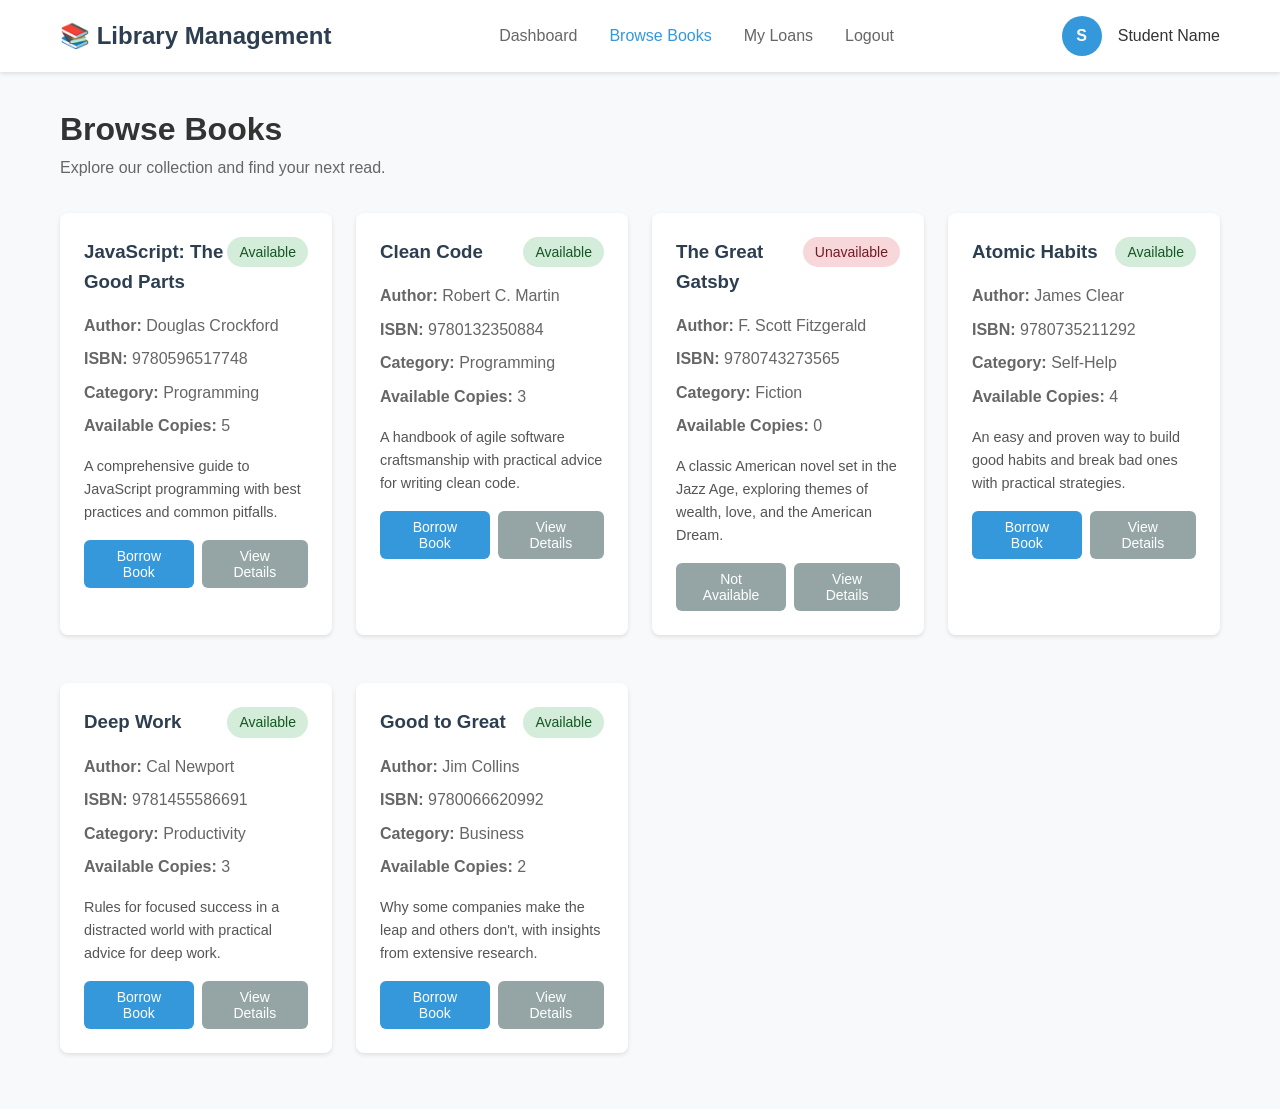
==== library-management-system-template-main/books.html @ 4925908f "feat: complete login page" ====
<!DOCTYPE html>
<html lang="en">
<head>
    <meta charset="UTF-8">
    <meta name="viewport" content="width=device-width, initial-scale=1.0">
    <title>Browse Books - Library Management System</title>
    <link rel="stylesheet" href="css/style.css">
</head>
<body>
    <header class="header">
        <div class="container">
            <div class="header-content">
                <div class="logo">📚 Library Management</div>
                <nav class="nav">
                    <a href="dashboard.html">Dashboard</a>
                    <a href="books.html" class="active">Browse Books</a>
                    <a href="my-loans.html">My Loans</a>
                    <a href="login.html">Logout</a>
                </nav>
                <div class="user-info">
                    <div class="user-avatar">S</div>
                    <span>Student Name</span>
                </div>
            </div>
        </div>
    </header>

    <main class="main-content">
        <div class="container">
            <h1>Browse Books</h1>
            <p style="color: #666; margin-bottom: 2rem;">Explore our collection and find your next read.</p>
            

            <!-- Books Grid -->
            <div class="grid grid-3">
                <!-- Book Card 1 -->
                <div class="card">
                    <div style="display: flex; justify-content: space-between; align-items: start; margin-bottom: 1rem;">
                        <h3 style="margin: 0; color: #2c3e50;">JavaScript: The Good Parts</h3>
                        <span class="status status-available">Available</span>
                    </div>
                    <p style="color: #666; margin-bottom: 0.5rem;"><strong>Author:</strong> Douglas Crockford</p>
                    <p style="color: #666; margin-bottom: 0.5rem;"><strong>ISBN:</strong> 9780596517748</p>
                    <p style="color: #666; margin-bottom: 0.5rem;"><strong>Category:</strong> Programming</p>
                    <p style="color: #666; margin-bottom: 1rem;"><strong>Available Copies:</strong> 5</p>
                    <p style="margin-bottom: 1rem; font-size: 0.9rem; color: #555;">A comprehensive guide to JavaScript programming with best practices and common pitfalls.</p>
                    <div style="display: flex; gap: 0.5rem;">
                        <button class="btn btn-primary btn-sm">Borrow Book</button>
                        <button class="btn btn-secondary btn-sm">View Details</button>
                    </div>
                </div>

                <!-- Book Card 2 -->
                <div class="card">
                    <div style="display: flex; justify-content: space-between; align-items: start; margin-bottom: 1rem;">
                        <h3 style="margin: 0; color: #2c3e50;">Clean Code</h3>
                        <span class="status status-available">Available</span>
                    </div>
                    <p style="color: #666; margin-bottom: 0.5rem;"><strong>Author:</strong> Robert C. Martin</p>
                    <p style="color: #666; margin-bottom: 0.5rem;"><strong>ISBN:</strong> 9780132350884</p>
                    <p style="color: #666; margin-bottom: 0.5rem;"><strong>Category:</strong> Programming</p>
                    <p style="color: #666; margin-bottom: 1rem;"><strong>Available Copies:</strong> 3</p>
                    <p style="margin-bottom: 1rem; font-size: 0.9rem; color: #555;">A handbook of agile software craftsmanship with practical advice for writing clean code.</p>
                    <div style="display: flex; gap: 0.5rem;">
                        <button class="btn btn-primary btn-sm">Borrow Book</button>
                        <button class="btn btn-secondary btn-sm">View Details</button>
                    </div>
                </div>

                <!-- Book Card 3 -->
                <div class="card">
                    <div style="display: flex; justify-content: space-between; align-items: start; margin-bottom: 1rem;">
                        <h3 style="margin: 0; color: #2c3e50;">The Great Gatsby</h3>
                        <span class="status status-unavailable">Unavailable</span>
                    </div>
                    <p style="color: #666; margin-bottom: 0.5rem;"><strong>Author:</strong> F. Scott Fitzgerald</p>
                    <p style="color: #666; margin-bottom: 0.5rem;"><strong>ISBN:</strong> 9780743273565</p>
                    <p style="color: #666; margin-bottom: 0.5rem;"><strong>Category:</strong> Fiction</p>
                    <p style="color: #666; margin-bottom: 1rem;"><strong>Available Copies:</strong> 0</p>
                    <p style="margin-bottom: 1rem; font-size: 0.9rem; color: #555;">A classic American novel set in the Jazz Age, exploring themes of wealth, love, and the American Dream.</p>
                    <div style="display: flex; gap: 0.5rem;">
                        <button class="btn btn-secondary btn-sm" disabled>Not Available</button>
                        <button class="btn btn-secondary btn-sm">View Details</button>
                    </div>
                </div>

                <!-- Book Card 4 -->
                <div class="card">
                    <div style="display: flex; justify-content: space-between; align-items: start; margin-bottom: 1rem;">
                        <h3 style="margin: 0; color: #2c3e50;">Atomic Habits</h3>
                        <span class="status status-available">Available</span>
                    </div>
                    <p style="color: #666; margin-bottom: 0.5rem;"><strong>Author:</strong> James Clear</p>
                    <p style="color: #666; margin-bottom: 0.5rem;"><strong>ISBN:</strong> 9780735211292</p>
                    <p style="color: #666; margin-bottom: 0.5rem;"><strong>Category:</strong> Self-Help</p>
                    <p style="color: #666; margin-bottom: 1rem;"><strong>Available Copies:</strong> 4</p>
                    <p style="margin-bottom: 1rem; font-size: 0.9rem; color: #555;">An easy and proven way to build good habits and break bad ones with practical strategies.</p>
                    <div style="display: flex; gap: 0.5rem;">
                        <button class="btn btn-primary btn-sm">Borrow Book</button>
                        <button class="btn btn-secondary btn-sm">View Details</button>
                    </div>
                </div>

                <!-- Book Card 5 -->
                <div class="card">
                    <div style="display: flex; justify-content: space-between; align-items: start; margin-bottom: 1rem;">
                        <h3 style="margin: 0; color: #2c3e50;">Deep Work</h3>
                        <span class="status status-available">Available</span>
                    </div>
                    <p style="color: #666; margin-bottom: 0.5rem;"><strong>Author:</strong> Cal Newport</p>
                    <p style="color: #666; margin-bottom: 0.5rem;"><strong>ISBN:</strong> 9781455586691</p>
                    <p style="color: #666; margin-bottom: 0.5rem;"><strong>Category:</strong> Productivity</p>
                    <p style="color: #666; margin-bottom: 1rem;"><strong>Available Copies:</strong> 3</p>
                    <p style="margin-bottom: 1rem; font-size: 0.9rem; color: #555;">Rules for focused success in a distracted world with practical advice for deep work.</p>
                    <div style="display: flex; gap: 0.5rem;">
                        <button class="btn btn-primary btn-sm">Borrow Book</button>
                        <button class="btn btn-secondary btn-sm">View Details</button>
                    </div>
                </div>

                <!-- Book Card 6 -->
                <div class="card">
                    <div style="display: flex; justify-content: space-between; align-items: start; margin-bottom: 1rem;">
                        <h3 style="margin: 0; color: #2c3e50;">Good to Great</h3>
                        <span class="status status-available">Available</span>
                    </div>
                    <p style="color: #666; margin-bottom: 0.5rem;"><strong>Author:</strong> Jim Collins</p>
                    <p style="color: #666; margin-bottom: 0.5rem;"><strong>ISBN:</strong> 9780066620992</p>
                    <p style="color: #666; margin-bottom: 0.5rem;"><strong>Category:</strong> Business</p>
                    <p style="color: #666; margin-bottom: 1rem;"><strong>Available Copies:</strong> 2</p>
                    <p style="margin-bottom: 1rem; font-size: 0.9rem; color: #555;">Why some companies make the leap and others don't, with insights from extensive research.</p>
                    <div style="display: flex; gap: 0.5rem;">
                        <button class="btn btn-primary btn-sm">Borrow Book</button>
                        <button class="btn btn-secondary btn-sm">View Details</button>
                    </div>
                </div>
            </div>

        </div>
    </main>
</body>
</html>
---- library-management-system-template-main/css/style.css ----
/* Library Management System - Minimal Flat Design */

/* Reset and Base Styles */
* {
    margin: 0;
    padding: 0;
    box-sizing: border-box;
}

body {
    font-family: 'Segoe UI', Tahoma, Geneva, Verdana, sans-serif;
    line-height: 1.6;
    color: #333;
    background-color: #f8f9fa;
}

/* Container */
.container {
    max-width: 1200px;
    margin: 0 auto;
    padding: 0 20px;
}

/* Header */
.header {
    background: #fff;
    box-shadow: 0 2px 4px rgba(0,0,0,0.1);
    position: sticky;
    top: 0;
    z-index: 100;
}

.header-content {
    display: flex;
    justify-content: space-between;
    align-items: center;
    padding: 1rem 0;
}

.logo {
    font-size: 1.5rem;
    font-weight: bold;
    color: #2c3e50;
}

.nav {
    display: flex;
    gap: 2rem;
    align-items: center;
}

.nav a {
    text-decoration: none;
    color: #666;
    font-weight: 500;
    transition: color 0.3s;
}

.nav a:hover, .nav a.active {
    color: #3498db;
}

.user-info {
    display: flex;
    align-items: center;
    gap: 1rem;
}

.user-avatar {
    width: 40px;
    height: 40px;
    border-radius: 50%;
    background: #3498db;
    display: flex;
    align-items: center;
    justify-content: center;
    color: white;
    font-weight: bold;
}

/* Main Content */
.main-content {
    padding: 2rem 0;
    min-height: calc(100vh - 80px);
}

/* Cards */
.card {
    background: white;
    border-radius: 8px;
    box-shadow: 0 2px 4px rgba(0,0,0,0.1);
    padding: 1.5rem;
    margin-bottom: 1.5rem;
}

.card-header {
    display: flex;
    justify-content: space-between;
    align-items: center;
    margin-bottom: 1rem;
    padding-bottom: 1rem;
    border-bottom: 1px solid #eee;
}

.card-title {
    font-size: 1.25rem;
    font-weight: 600;
    color: #2c3e50;
}

/* Buttons */
.btn {
    display: inline-block;
    padding: 0.75rem 1.5rem;
    border: none;
    border-radius: 6px;
    text-decoration: none;
    font-weight: 500;
    cursor: pointer;
    transition: all 0.3s;
    text-align: center;
}

.btn-primary {
    background: #3498db;
    color: white;
}

.btn-primary:hover {
    background: #2980b9;
    transform: translateY(-1px);
}

.btn-success {
    background: #27ae60;
    color: white;
}

.btn-success:hover {
    background: #229954;
}

.btn-danger {
    background: #e74c3c;
    color: white;
}

.btn-danger:hover {
    background: #c0392b;
}

.btn-secondary {
    background: #95a5a6;
    color: white;
}

.btn-secondary:hover {
    background: #7f8c8d;
}

.btn-sm {
    padding: 0.5rem 1rem;
    font-size: 0.875rem;
}

/* Forms */
.form-group {
    margin-bottom: 1rem;
}

.form-label {
    display: block;
    margin-bottom: 0.5rem;
    font-weight: 500;
    color: #555;
}

.form-input {
    width: 100%;
    padding: 0.75rem;
    border: 2px solid #ddd;
    border-radius: 6px;
    font-size: 1rem;
    transition: border-color 0.3s;
}

.form-input:focus {
    outline: none;
    border-color: #3498db;
}

.form-select {
    width: 100%;
    padding: 0.75rem;
    border: 2px solid #ddd;
    border-radius: 6px;
    font-size: 1rem;
    background: white;
}

/* Tables */
.table {
    width: 100%;
    border-collapse: collapse;
    margin-top: 1rem;
}

.table th,
.table td {
    padding: 1rem;
    text-align: left;
    border-bottom: 1px solid #eee;
}

.table th {
    background: #f8f9fa;
    font-weight: 600;
    color: #555;
}

.table tr:hover {
    background: #f8f9fa;
}

/* Status Badges */
.status {
    display: inline-block;
    padding: 0.25rem 0.75rem;
    border-radius: 20px;
    font-size: 0.875rem;
    font-weight: 500;
}

.status-active {
    background: #d4edda;
    color: #155724;
}

.status-overdue {
    background: #f8d7da;
    color: #721c24;
}

.status-returned {
    background: #d1ecf1;
    color: #0c5460;
}

.status-available {
    background: #d4edda;
    color: #155724;
}

.status-unavailable {
    background: #f8d7da;
    color: #721c24;
}

/* Grid Layout */
.grid {
    display: grid;
    gap: 1.5rem;
}

.grid-2 {
    grid-template-columns: repeat(auto-fit, minmax(300px, 1fr));
}

.grid-3 {
    grid-template-columns: repeat(auto-fit, minmax(250px, 1fr));
}

.grid-4 {
    grid-template-columns: repeat(auto-fit, minmax(200px, 1fr));
}

/* Statistics Cards */
.stat-card {
    text-align: center;
    padding: 2rem 1rem;
}

.stat-number {
    font-size: 2.5rem;
    font-weight: bold;
    color: #3498db;
    margin-bottom: 0.5rem;
}

.stat-label {
    color: #666;
    font-size: 0.875rem;
    text-transform: uppercase;
    letter-spacing: 0.5px;
}

/* Search and Filters */
.search-bar {
    display: flex;
    gap: 1rem;
    margin-bottom: 2rem;
    flex-wrap: wrap;
}

.search-input {
    flex: 1;
    min-width: 200px;
}

.filter-group {
    display: flex;
    gap: 1rem;
    align-items: center;
    flex-wrap: wrap;
}

/* Pagination */
.pagination {
    display: flex;
    justify-content: center;
    gap: 0.5rem;
    margin-top: 2rem;
}

.pagination a {
    padding: 0.5rem 1rem;
    border: 1px solid #ddd;
    text-decoration: none;
    color: #666;
    border-radius: 4px;
    transition: all 0.3s;
}

.pagination a:hover,
.pagination a.active {
    background: #3498db;
    color: white;
    border-color: #3498db;
}

/* Alerts */
.alert {
    padding: 1rem;
    border-radius: 6px;
    margin-bottom: 1rem;
}

.alert-success {
    background: #d4edda;
    color: #155724;
    border: 1px solid #c3e6cb;
}

.alert-error {
    background: #f8d7da;
    color: #721c24;
    border: 1px solid #f5c6cb;
}

.alert-info {
    background: #d1ecf1;
    color: #0c5460;
    border: 1px solid #bee5eb;
}

/* Login Page */
.login-container {
    display: flex;
    justify-content: center;
    align-items: center;
    min-height: 100vh;
    background: linear-gradient(135deg, #667eea 0%, #764ba2 100%);
}

.login-card {
    background: white;
    padding: 3rem;
    border-radius: 12px;
    box-shadow: 0 10px 30px rgba(0,0,0,0.2);
    width: 100%;
    max-width: 400px;
}

.login-title {
    text-align: center;
    margin-bottom: 2rem;
    color: #2c3e50;
    font-size: 1.5rem;
}

/* Responsive Design */
@media (max-width: 768px) {
    .header-content {
        flex-direction: column;
        gap: 1rem;
    }
    
    .nav {
        flex-direction: column;
        gap: 1rem;
    }
    
    .search-bar {
        flex-direction: column;
    }
    
    .filter-group {
        flex-direction: column;
        align-items: stretch;
    }
    
    .table {
        font-size: 0.875rem;
    }
    
    .table th,
    .table td {
        padding: 0.5rem;
    }
    
    .grid-2,
    .grid-3,
    .grid-4 {
        grid-template-columns: 1fr;
    }
}

/* Loading Spinner */
.loading {
    display: inline-block;
    width: 20px;
    height: 20px;
    border: 3px solid #f3f3f3;
    border-top: 3px solid #3498db;
    border-radius: 50%;
    animation: spin 1s linear infinite;
}

@keyframes spin {
    0% { transform: rotate(0deg); }
    100% { transform: rotate(360deg); }
}
/* Utility Classes */
.text-center { text-align: center; }
.text-right { text-align: right; }
.text-left { text-align: left; }
.mb-1 { margin-bottom: 0.5rem; }
.mb-2 { margin-bottom: 1rem; }
.mb-3 { margin-bottom: 1.5rem; }
.mt-1 { margin-top: 0.5rem; }
.mt-2 { margin-top: 1rem; }
.mt-3 { margin-top: 1.5rem; }
.hidden { display: none; }
.visible { display: block; }

.alertError {
    display: block;
    background: #f8d7da;
    color: #721c24;
    padding: 12px;
    border-radius: 6px;
    margin-bottom: 15px;
    border: 1px solid #f5c6cb;
    font-size: 14px;
}
.errorMessage {
    color: #dc3545;
    font-size: 13px;
    margin-top: 5px;
    min-height: 20px;
}
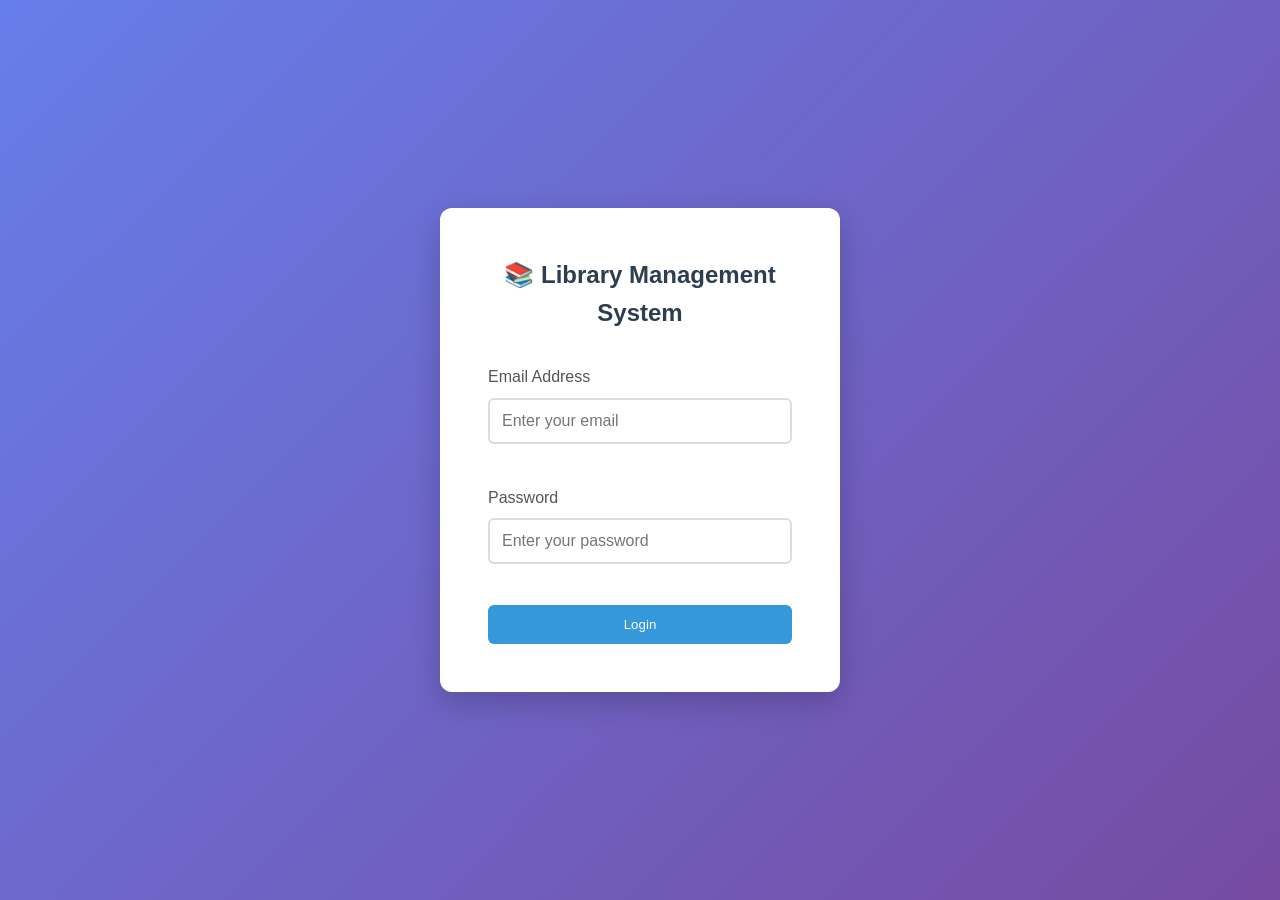
==== commit 806c1eca: "feat: complete books page with API integration, caching, and borrow functionality" ====
--- a/library-management-system-template-main/books.html
+++ b/library-management-system-template-main/books.html
@@ -5,6 +5,7 @@
     <meta name="viewport" content="width=device-width, initial-scale=1.0">
     <title>Browse Books - Library Management System</title>
     <link rel="stylesheet" href="css/style.css">
+    <script src="./books.js" defer></script>
 </head>
 <body>
     <header class="header">
@@ -19,7 +20,7 @@
                 </nav>
                 <div class="user-info">
                     <div class="user-avatar">S</div>
-                    <span>Student Name</span>
+                    <span id="firstName">Student Name</span>
                 </div>
             </div>
         </div>
@@ -33,108 +34,9 @@
 
             <!-- Books Grid -->
             <div class="grid grid-3">
-                <!-- Book Card 1 -->
-                <div class="card">
-                    <div style="display: flex; justify-content: space-between; align-items: start; margin-bottom: 1rem;">
-                        <h3 style="margin: 0; color: #2c3e50;">JavaScript: The Good Parts</h3>
-                        <span class="status status-available">Available</span>
-                    </div>
-                    <p style="color: #666; margin-bottom: 0.5rem;"><strong>Author:</strong> Douglas Crockford</p>
-                    <p style="color: #666; margin-bottom: 0.5rem;"><strong>ISBN:</strong> 9780596517748</p>
-                    <p style="color: #666; margin-bottom: 0.5rem;"><strong>Category:</strong> Programming</p>
-                    <p style="color: #666; margin-bottom: 1rem;"><strong>Available Copies:</strong> 5</p>
-                    <p style="margin-bottom: 1rem; font-size: 0.9rem; color: #555;">A comprehensive guide to JavaScript programming with best practices and common pitfalls.</p>
-                    <div style="display: flex; gap: 0.5rem;">
-                        <button class="btn btn-primary btn-sm">Borrow Book</button>
-                        <button class="btn btn-secondary btn-sm">View Details</button>
-                    </div>
-                </div>
+                
+            </div>
 
-                <!-- Book Card 2 -->
-                <div class="card">
-                    <div style="display: flex; justify-content: space-between; align-items: start; margin-bottom: 1rem;">
-                        <h3 style="margin: 0; color: #2c3e50;">Clean Code</h3>
-                        <span class="status status-available">Available</span>
-                    </div>
-                    <p style="color: #666; margin-bottom: 0.5rem;"><strong>Author:</strong> Robert C. Martin</p>
-                    <p style="color: #666; margin-bottom: 0.5rem;"><strong>ISBN:</strong> 9780132350884</p>
-                    <p style="color: #666; margin-bottom: 0.5rem;"><strong>Category:</strong> Programming</p>
-                    <p style="color: #666; margin-bottom: 1rem;"><strong>Available Copies:</strong> 3</p>
-                    <p style="margin-bottom: 1rem; font-size: 0.9rem; color: #555;">A handbook of agile software craftsmanship with practical advice for writing clean code.</p>
-                    <div style="display: flex; gap: 0.5rem;">
-                        <button class="btn btn-primary btn-sm">Borrow Book</button>
-                        <button class="btn btn-secondary btn-sm">View Details</button>
-                    </div>
-                </div>
-
-                <!-- Book Card 3 -->
-                <div class="card">
-                    <div style="display: flex; justify-content: space-between; align-items: start; margin-bottom: 1rem;">
-                        <h3 style="margin: 0; color: #2c3e50;">The Great Gatsby</h3>
-                        <span class="status status-unavailable">Unavailable</span>
-                    </div>
-                    <p style="color: #666; margin-bottom: 0.5rem;"><strong>Author:</strong> F. Scott Fitzgerald</p>
-                    <p style="color: #666; margin-bottom: 0.5rem;"><strong>ISBN:</strong> 9780743273565</p>
-                    <p style="color: #666; margin-bottom: 0.5rem;"><strong>Category:</strong> Fiction</p>
-                    <p style="color: #666; margin-bottom: 1rem;"><strong>Available Copies:</strong> 0</p>
-                    <p style="margin-bottom: 1rem; font-size: 0.9rem; color: #555;">A classic American novel set in the Jazz Age, exploring themes of wealth, love, and the American Dream.</p>
-                    <div style="display: flex; gap: 0.5rem;">
-                        <button class="btn btn-secondary btn-sm" disabled>Not Available</button>
-                        <button class="btn btn-secondary btn-sm">View Details</button>
-                    </div>
-                </div>
-
-                <!-- Book Card 4 -->
-                <div class="card">
-                    <div style="display: flex; justify-content: space-between; align-items: start; margin-bottom: 1rem;">
-                        <h3 style="margin: 0; color: #2c3e50;">Atomic Habits</h3>
-                        <span class="status status-available">Available</span>
-                    </div>
-                    <p style="color: #666; margin-bottom: 0.5rem;"><strong>Author:</strong> James Clear</p>
-                    <p style="color: #666; margin-bottom: 0.5rem;"><strong>ISBN:</strong> 9780735211292</p>
-                    <p style="color: #666; margin-bottom: 0.5rem;"><strong>Category:</strong> Self-Help</p>
-                    <p style="color: #666; margin-bottom: 1rem;"><strong>Available Copies:</strong> 4</p>
-                    <p style="margin-bottom: 1rem; font-size: 0.9rem; color: #555;">An easy and proven way to build good habits and break bad ones with practical strategies.</p>
-                    <div style="display: flex; gap: 0.5rem;">
-                        <button class="btn btn-primary btn-sm">Borrow Book</button>
-                        <button class="btn btn-secondary btn-sm">View Details</button>
-                    </div>
-                </div>
-
-                <!-- Book Card 5 -->
-                <div class="card">
-                    <div style="display: flex; justify-content: space-between; align-items: start; margin-bottom: 1rem;">
-                        <h3 style="margin: 0; color: #2c3e50;">Deep Work</h3>
-                        <span class="status status-available">Available</span>
-                    </div>
-                    <p style="color: #666; margin-bottom: 0.5rem;"><strong>Author:</strong> Cal Newport</p>
-                    <p style="color: #666; margin-bottom: 0.5rem;"><strong>ISBN:</strong> 9781455586691</p>
-                    <p style="color: #666; margin-bottom: 0.5rem;"><strong>Category:</strong> Productivity</p>
-                    <p style="color: #666; margin-bottom: 1rem;"><strong>Available Copies:</strong> 3</p>
-                    <p style="margin-bottom: 1rem; font-size: 0.9rem; color: #555;">Rules for focused success in a distracted world with practical advice for deep work.</p>
-                    <div style="display: flex; gap: 0.5rem;">
-                        <button class="btn btn-primary btn-sm">Borrow Book</button>
-                        <button class="btn btn-secondary btn-sm">View Details</button>
-                    </div>
-                </div>
-
-                <!-- Book Card 6 -->
-                <div class="card">
-                    <div style="display: flex; justify-content: space-between; align-items: start; margin-bottom: 1rem;">
-                        <h3 style="margin: 0; color: #2c3e50;">Good to Great</h3>
-                        <span class="status status-available">Available</span>
-                    </div>
-                    <p style="color: #666; margin-bottom: 0.5rem;"><strong>Author:</strong> Jim Collins</p>
-                    <p style="color: #666; margin-bottom: 0.5rem;"><strong>ISBN:</strong> 9780066620992</p>
-                    <p style="color: #666; margin-bottom: 0.5rem;"><strong>Category:</strong> Business</p>
-                    <p style="color: #666; margin-bottom: 1rem;"><strong>Available Copies:</strong> 2</p>
-                    <p style="margin-bottom: 1rem; font-size: 0.9rem; color: #555;">Why some companies make the leap and others don't, with insights from extensive research.</p>
-                    <div style="display: flex; gap: 0.5rem;">
-                        <button class="btn btn-primary btn-sm">Borrow Book</button>
-                        <button class="btn btn-secondary btn-sm">View Details</button>
-                    </div>
-                </div>
-            </div>
 
         </div>
     </main>
--- a/library-management-system-template-main/css/style.css
+++ b/library-management-system-template-main/css/style.css
@@ -268,6 +268,7 @@
 
 .grid-3 {
     grid-template-columns: repeat(auto-fit, minmax(250px, 1fr));
+    
 }
 
 .grid-4 {
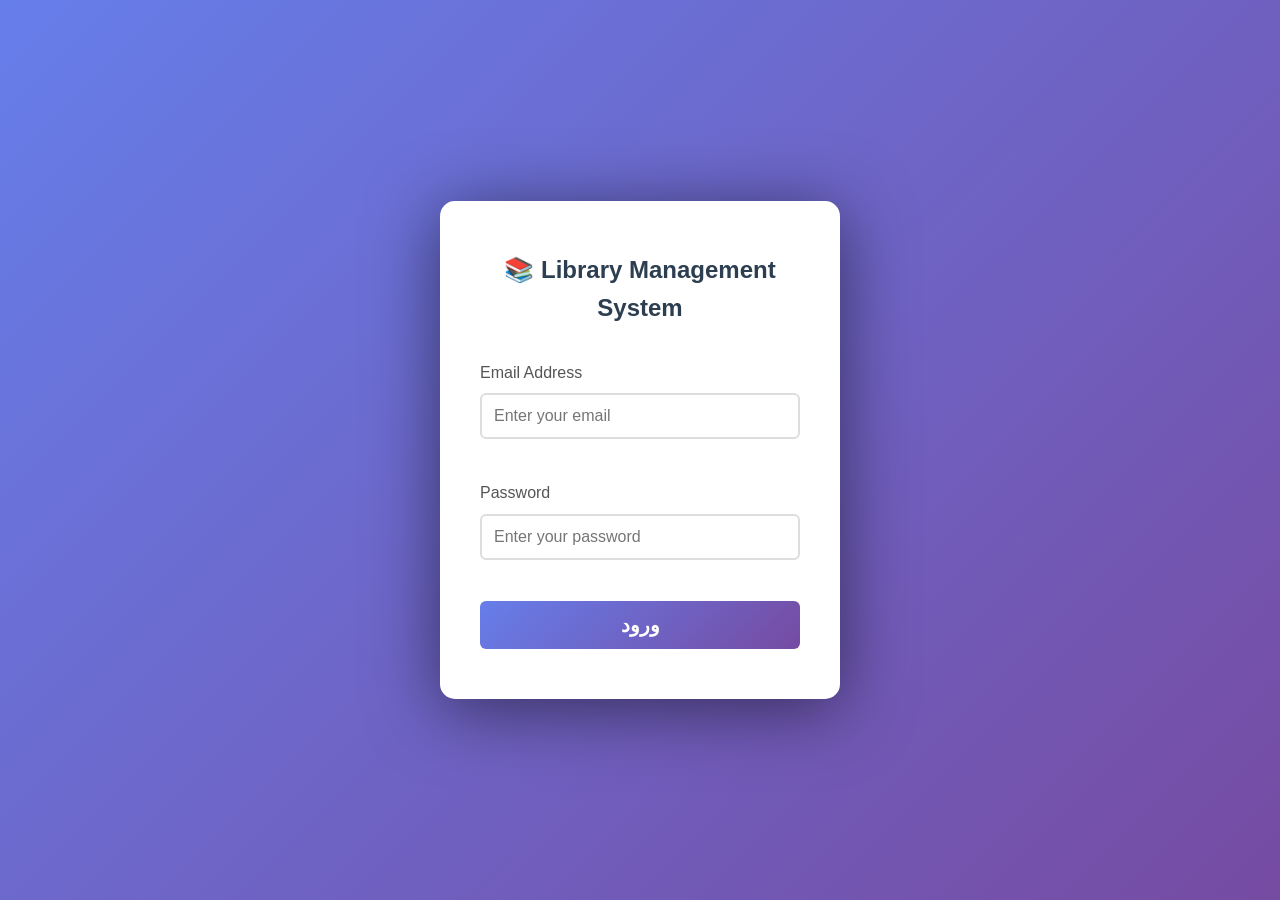
==== commit e13f2ddc: "style: improve dashboard UI with HTML, CSS, and JS updates" ====
--- a/library-management-system-template-main/books.html
+++ b/library-management-system-template-main/books.html
@@ -19,25 +19,19 @@
                     <a href="login.html">Logout</a>
                 </nav>
                 <div class="user-info">
-                    <div class="user-avatar">S</div>
-                    <span id="firstName">Student Name</span>
+                    <div class="user-avatar">M</div>
+                    <span id="firstName" class="user-Name">Student Name</span>
                 </div>
             </div>
         </div>
     </header>
-
     <main class="main-content">
         <div class="container">
-            <h1>Browse Books</h1>
-            <p style="color: #666; margin-bottom: 2rem;">Explore our collection and find your next read.</p>
-            
-
+            <h1 >Browse Books</h1>
+            <p style="color: #2e2c2c; margin-bottom: 2rem;font-weight: 600;">Explore our collection and find your next read.</p>
             <!-- Books Grid -->
             <div class="grid grid-3">
-                
             </div>
-
-
         </div>
     </main>
 </body>
--- a/library-management-system-template-main/css/style.css
+++ b/library-management-system-template-main/css/style.css
@@ -182,6 +182,7 @@
     border-radius: 6px;
     font-size: 1rem;
     transition: border-color 0.3s;
+    cursor: pointer;
 }
 
 .form-input:focus {
@@ -470,3 +471,47 @@
     margin-top: 5px;
     min-height: 20px;
 }
+.btn-primary:disabled {
+  opacity: 0.6;
+  background-color: #999;
+}
+/*ظاهر سایت */
+.form-input{
+    cursor: pointer;
+}
+.btn-primary{
+    font-size: 13px;
+    font-weight: 700;
+    color: white;
+    background: linear-gradient(135deg, #667eea 0%, #764ba2 100%);
+}
+.login-card{
+    box-shadow: 0 10px 70px rgba(0, 0, 0, 0.525);   
+    border-radius: 15px;                            
+    padding: 50px 40px;                              
+}
+body{
+    background: linear-gradient(135deg, #8797d7 0%, #764ba2 100%);
+}
+.user-Name{
+    font-weight: 700;
+    font-size: 25px;
+}
+.nav{
+    font-weight: 700;
+    font-size: 20px;
+}
+.stat-label{
+    font-weight: 700;
+    font-size: 15px;
+}
+.text-style{
+    font-size: 10px;
+}
+.btn-secondary{
+    font-size: 13px;
+    font-weight: 700;
+    color: white;
+
+}
+
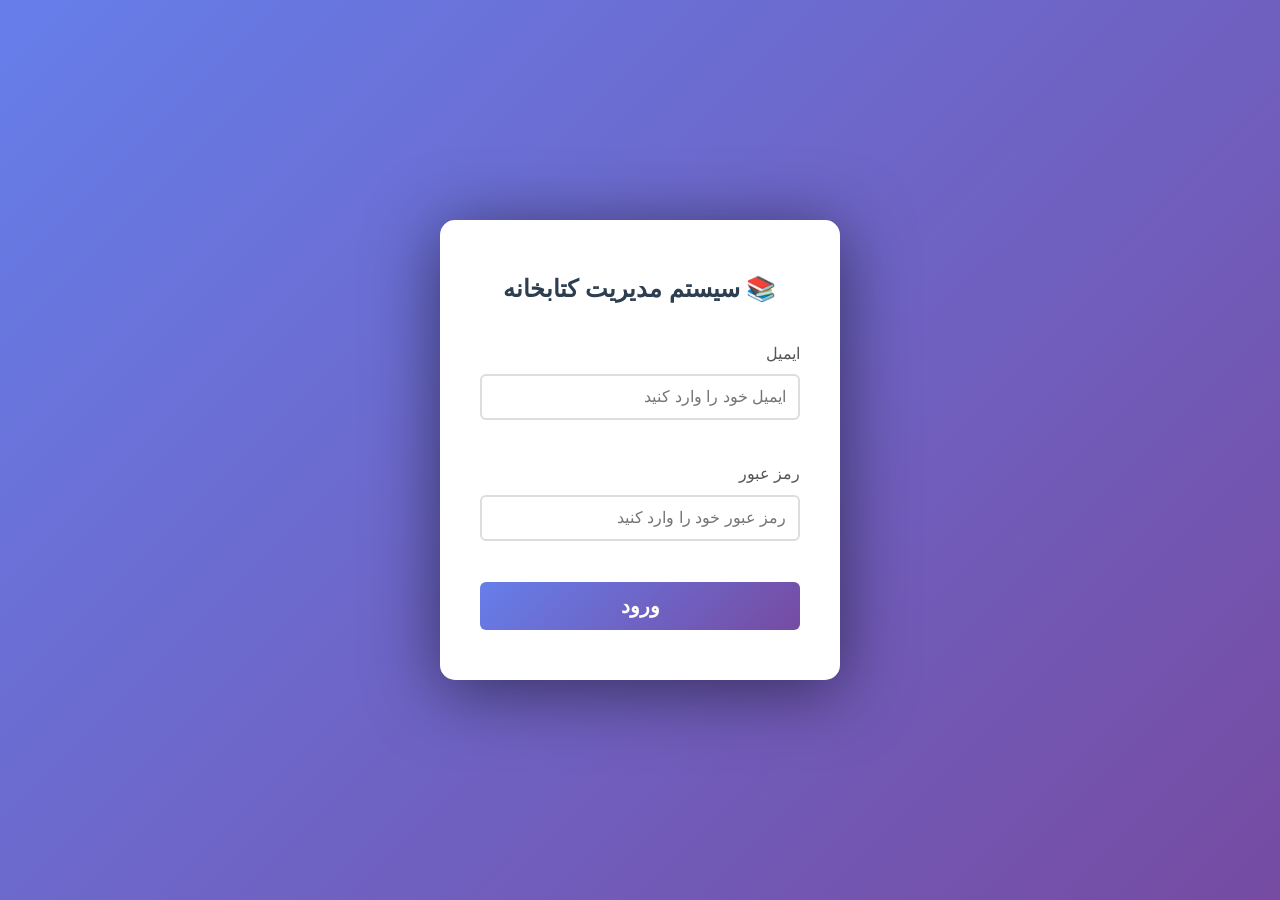
==== commit e5dd33ca: "style: update visual appearance" ====
--- a/library-management-system-template-main/books.html
+++ b/library-management-system-template-main/books.html
@@ -1,9 +1,9 @@
 <!DOCTYPE html>
-<html lang="en">
+<html lang="fa" dir="rtl">
 <head>
     <meta charset="UTF-8">
     <meta name="viewport" content="width=device-width, initial-scale=1.0">
-    <title>Browse Books - Library Management System</title>
+    <title>کتاب‌ها - سیستم مدیریت کتابخانه</title>
     <link rel="stylesheet" href="css/style.css">
     <script src="./books.js" defer></script>
 </head>
@@ -11,24 +11,24 @@
     <header class="header">
         <div class="container">
             <div class="header-content">
-                <div class="logo">📚 Library Management</div>
+                <div class="logo">📚 مدیریت کتابخانه</div>
                 <nav class="nav">
-                    <a href="dashboard.html">Dashboard</a>
-                    <a href="books.html" class="active">Browse Books</a>
-                    <a href="my-loans.html">My Loans</a>
-                    <a href="login.html">Logout</a>
+                    <a href="dashboard.html">داشبورد</a>
+                    <a href="books.html" class="active">کتاب ها</a>
+                    <a href="my-loans.html">امانت های من</a>
+                    <a href="login.html">خروج</a>
                 </nav>
                 <div class="user-info">
-                    <div class="user-avatar">M</div>
-                    <span id="firstName" class="user-Name">Student Name</span>
+                    <div class="user-avatar">م</div>
+                    <span id="firstName" class="user-Name">دانشجو</span>
                 </div>
             </div>
         </div>
     </header>
     <main class="main-content">
         <div class="container">
-            <h1 >Browse Books</h1>
-            <p style="color: #2e2c2c; margin-bottom: 2rem;font-weight: 600;">Explore our collection and find your next read.</p>
+            <h1 >کتاب ها</h1>
+            <p style="color: #2e2c2c; margin-bottom: 2rem;font-weight: 600;font-size: 18px;">مجموعه‌مون رو بگرد و کتاب بعدیت رو پیدا کن.</p>
             <!-- Books Grid -->
             <div class="grid grid-3">
             </div>
--- a/library-management-system-template-main/css/style.css
+++ b/library-management-system-template-main/css/style.css
@@ -42,7 +42,6 @@
     font-weight: bold;
     color: #2c3e50;
 }
-
 .nav {
     display: flex;
     gap: 2rem;
@@ -208,8 +207,8 @@
 
 .table th,
 .table td {
-    padding: 1rem;
-    text-align: left;
+    padding: 1.5rem;
+    text-align: right;
     border-bottom: 1px solid #eee;
 }
 
@@ -226,7 +225,7 @@
 /* Status Badges */
 .status {
     display: inline-block;
-    padding: 0.25rem 0.75rem;
+    padding: 0.4rem 1rem;
     border-radius: 20px;
     font-size: 0.875rem;
     font-weight: 500;
@@ -268,7 +267,7 @@
 }
 
 .grid-3 {
-    grid-template-columns: repeat(auto-fit, minmax(250px, 1fr));
+    grid-template-columns: repeat(auto-fit, minmax(380px, 1fr));
     
 }
 
@@ -396,7 +395,6 @@
         flex-direction: column;
         gap: 1rem;
     }
-    
     .nav {
         flex-direction: column;
         gap: 1rem;
@@ -454,7 +452,6 @@
 .mt-3 { margin-top: 1.5rem; }
 .hidden { display: none; }
 .visible { display: block; }
-
 .alertError {
     display: block;
     background: #f8d7da;
@@ -480,7 +477,7 @@
     cursor: pointer;
 }
 .btn-primary{
-    font-size: 13px;
+    font-size: 18px;
     font-weight: 700;
     color: white;
     background: linear-gradient(135deg, #667eea 0%, #764ba2 100%);
@@ -509,9 +506,42 @@
     font-size: 10px;
 }
 .btn-secondary{
-    font-size: 13px;
-    font-weight: 700;
-    color: white;
-
-}
-
+    font-size: 18px;
+    font-weight: 700;
+    color:white;
+    box-shadow: inset 0 2px 6px rgba(0, 0, 0, 0.682);
+}
+.text-space{
+    margin-top: 5px;
+    font-size: 14px;
+}
+.status{
+    box-shadow: 0 5px 10px rgba(1, 14, 4, 0.155);
+    font-size: 18px;
+}
+.book-info{
+    font-size: 18px;
+    color: #666; 
+    margin-bottom: 0.5rem;
+}
+.book-header{
+    display: flex;
+    justify-content: space-between;
+    align-items: start; 
+    margin-bottom: 1rem;
+}
+.book-title{
+    margin: 0; 
+    color: #2c3e50;
+    font-size:20px;
+}
+.btn-success{
+    font-size: 17px;
+    font-weight: 700;
+    box-shadow: 0 5px 10px rgba(1, 14, 4, 0.43);
+}
+.table-th{
+    font-size: 18px;
+    font-weight: 700;
+}
+
